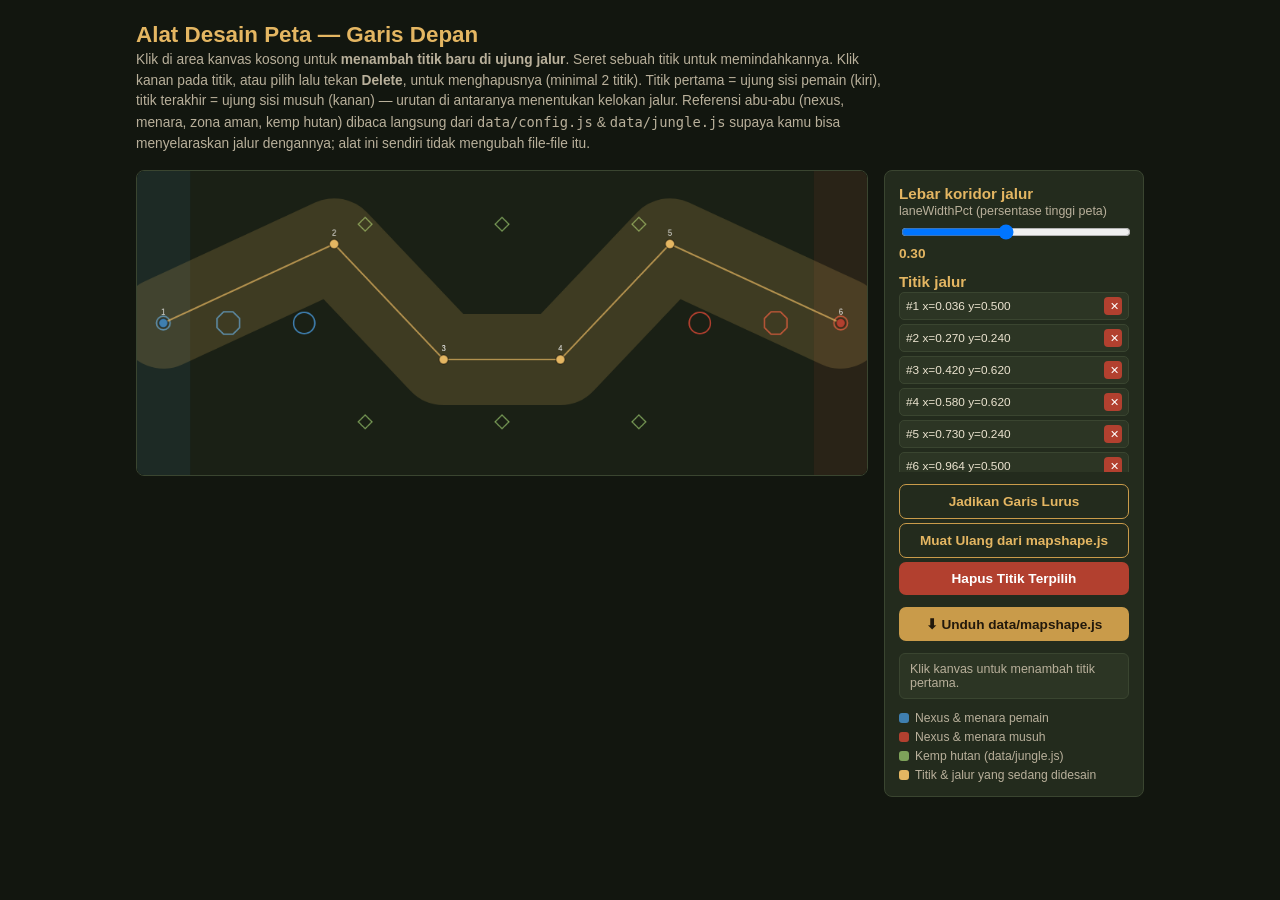
==== tools/map-designer.html @ 603e3b9c "add map editor" ====
<!DOCTYPE html>
<html lang="id">
<head>
<meta charset="UTF-8">
<meta name="viewport" content="width=device-width, initial-scale=1">
<title>Alat Desain Peta — Garis Depan</title>
<style>
  :root{
    --bg-0:#12160f; --panel:#232b1d; --panel-2:#2c3524; --line:#3a4530;
    --cream:#ece4d0; --cream-dim:#b9b09b; --brass:#c99b4a; --brass-bright:#e4b662;
  }
  *{box-sizing:border-box;}
  html,body{margin:0;background:var(--bg-0);color:var(--cream);font-family:'Segoe UI',Arial,sans-serif;}
  #app{max-width:1040px;margin:0 auto;padding:18px 16px 40px;}
  h1{font-size:1.4rem;color:var(--brass-bright);margin:4px 0 2px;}
  p.sub{color:var(--cream-dim);font-size:.86rem;margin:0 0 16px;max-width:760px;line-height:1.5;}
  .layout{display:flex;gap:16px;flex-wrap:wrap;align-items:flex-start;}
  #canvas-wrap{position:relative;border:1px solid var(--line);border-radius:8px;overflow:hidden;background:#0c0f0a;flex:1;min-width:280px;}
  canvas{display:block;width:100%;height:auto;cursor:crosshair;}
  .panel{
    flex:0 0 260px;background:var(--panel);border:1px solid var(--line);border-radius:8px;
    padding:14px;display:flex;flex-direction:column;gap:12px;font-size:.85rem;
  }
  .panel h2{font-size:.95rem;margin:0 0 2px;color:var(--brass-bright);}
  .row{display:flex;flex-direction:column;gap:4px;}
  .row label{color:var(--cream-dim);font-size:.78rem;}
  input[type=range]{width:100%;}
  .val{font-weight:700;color:var(--brass-bright);}
  .btn{
    appearance:none;border:none;cursor:pointer;border-radius:7px;padding:9px 12px;
    font-weight:700;font-size:.85rem;background:var(--brass);color:#22190c;
  }
  .btn:hover{background:var(--brass-bright);}
  .btn.ghost{background:transparent;border:1px solid var(--brass);color:var(--brass-bright);}
  .btn.ghost:hover{background:rgba(201,155,74,.12);}
  .btn.danger{background:#b2402f;color:#fff;}
  .btn.danger:hover{background:#c94f3d;}
  .legend{display:flex;flex-direction:column;gap:5px;font-size:.76rem;color:var(--cream-dim);}
  .legend span.sw{display:inline-block;width:10px;height:10px;border-radius:3px;margin-right:6px;vertical-align:-1px;}
  #status{
    background:var(--panel-2);border:1px solid var(--line);border-radius:6px;
    padding:8px 10px;font-size:.78rem;color:var(--cream-dim);min-height:2.6em;white-space:pre-line;
  }
  #point-list{max-height:180px;overflow-y:auto;display:flex;flex-direction:column;gap:4px;}
  .pt-row{
    display:flex;align-items:center;gap:6px;background:var(--panel-2);border:1px solid var(--line);
    border-radius:5px;padding:4px 6px;font-size:.74rem;
  }
  .pt-row.selected{border-color:var(--brass-bright);}
  .pt-row span{flex:1;}
  .pt-row button{
    appearance:none;border:none;background:#b2402f;color:#fff;border-radius:4px;
    width:18px;height:18px;line-height:1;cursor:pointer;font-size:.7rem;
  }
</style>
</head>
<body>
<div id="app">
  <h1>Alat Desain Peta — Garis Depan</h1>
  <p class="sub">
    Klik di area kanvas kosong untuk <b>menambah titik baru di ujung jalur</b>.
    Seret sebuah titik untuk memindahkannya. Klik kanan pada titik, atau pilih
    lalu tekan <b>Delete</b>, untuk menghapusnya (minimal 2 titik). Titik
    pertama = ujung sisi pemain (kiri), titik terakhir = ujung sisi musuh
    (kanan) — urutan di antaranya menentukan kelokan jalur.
    Referensi abu-abu (nexus, menara, zona aman, kemp hutan) dibaca langsung
    dari <code>data/config.js</code> &amp; <code>data/jungle.js</code> supaya
    kamu bisa menyelaraskan jalur dengannya; alat ini sendiri tidak mengubah
    file-file itu.
  </p>

  <div class="layout">
    <div id="canvas-wrap">
      <canvas id="field" width="960" height="400"></canvas>
    </div>

    <div class="panel">
      <div>
        <h2>Lebar koridor jalur</h2>
        <div class="row">
          <label>laneWidthPct (persentase tinggi peta)</label>
          <input type="range" id="lane-width" min="0.05" max="0.6" step="0.01">
          <div><span class="val" id="lane-width-val">0.30</span></div>
        </div>
      </div>

      <div>
        <h2>Titik jalur</h2>
        <div id="point-list"></div>
      </div>

      <div class="row">
        <button class="btn ghost" id="btn-straight">Jadikan Garis Lurus</button>
        <button class="btn ghost" id="btn-reload">Muat Ulang dari mapshape.js</button>
        <button class="btn danger" id="btn-clear-sel">Hapus Titik Terpilih</button>
      </div>

      <div class="row">
        <button class="btn" id="btn-download">⬇ Unduh data/mapshape.js</button>
      </div>

      <div id="status">Klik kanvas untuk menambah titik pertama.</div>

      <div class="legend">
        <div><span class="sw" style="background:#3f7fb0"></span>Nexus &amp; menara pemain</div>
        <div><span class="sw" style="background:#b2402f"></span>Nexus &amp; menara musuh</div>
        <div><span class="sw" style="background:#7ea25a"></span>Kemp hutan (data/jungle.js)</div>
        <div><span class="sw" style="background:#e4b662"></span>Titik &amp; jalur yang sedang didesain</div>
      </div>
    </div>
  </div>
</div>

<!-- Data yang sudah ada, hanya dibaca sebagai referensi & titik awal -->
<script src="../data/config.js"></script>
<script src="../data/jungle.js"></script>
<script src="../data/mapshape.js"></script>
<script>
(function(){
  "use strict";
  const CFG = window.GAME_CONFIG;
  const JUNGLE = window.JUNGLE_CAMPS || [];
  const EXISTING_SHAPE = window.MAP_SHAPE || null;

  const canvas = document.getElementById('field');
  const ctx = canvas.getContext('2d');
  const DISPLAY_W = 960;
  const DISPLAY_H = Math.round(DISPLAY_W * (CFG.canvasH / CFG.canvasW));
  canvas.width = DISPLAY_W;
  canvas.height = DISPLAY_H;

  // --- state jalur yang sedang didesain ---
  let path = [];
  let laneWidthPct = 0.30;
  let selected = -1;
  let dragging = -1;

  function loadFromShape(shape){
    if(shape && Array.isArray(shape.path) && shape.path.length>=2){
      path = shape.path.map(p=>({xPct:p.xPct, yPct:p.yPct}));
      laneWidthPct = shape.laneWidthPct || 0.30;
    } else {
      path = [
        {xPct:(CFG.playerSpawn||{xPct:0.05}).xPct, yPct:0.5},
        {xPct:(CFG.enemySpawn||{xPct:0.95}).xPct, yPct:0.5}
      ];
      laneWidthPct = 0.30;
    }
    selected=-1; dragging=-1;
    document.getElementById('lane-width').value = laneWidthPct;
    document.getElementById('lane-width-val').textContent = laneWidthPct.toFixed(2);
    render();
  }

  // --- referensi statis (nexus, menara, safe zone, kemp) dalam koordinat kanvas tampilan ---
  function px(pct){ return {x:pct.xPct*DISPLAY_W, y:pct.yPct*DISPLAY_H}; }

  function drawRefOctagon(cx,cy,r,color){
    ctx.beginPath();
    for(let i=0;i<8;i++){
      const a = Math.PI/8 + i*Math.PI/4;
      const x=cx+r*Math.cos(a), y=cy+r*Math.sin(a);
      i===0?ctx.moveTo(x,y):ctx.lineTo(x,y);
    }
    ctx.closePath();
    ctx.strokeStyle=color; ctx.lineWidth=2; ctx.stroke();
  }
  function drawRefCircle(cx,cy,r,color){
    ctx.beginPath(); ctx.arc(cx,cy,r,0,Math.PI*2);
    ctx.strokeStyle=color; ctx.lineWidth=2; ctx.stroke();
  }
  function drawRefDiamond(cx,cy,r,color){
    ctx.beginPath();
    ctx.moveTo(cx,cy-r); ctx.lineTo(cx+r,cy); ctx.lineTo(cx,cy+r); ctx.lineTo(cx-r,cy);
    ctx.closePath();
    ctx.strokeStyle=color; ctx.lineWidth=1.5; ctx.stroke();
  }

  function drawReferences(){
    // safe zone (pita tipis di kedua tepi)
    const safeW = ((CFG.safeZone||{}).widthPct||0.073)*DISPLAY_W;
    ctx.fillStyle='rgba(63,127,176,0.10)'; ctx.fillRect(0,0,safeW,DISPLAY_H);
    ctx.fillStyle='rgba(178,64,47,0.10)'; ctx.fillRect(DISPLAY_W-safeW,0,safeW,DISPLAY_H);

    // nexus
    if(CFG.playerNexus){ const p=px(CFG.playerNexus); drawRefOctagon(p.x,p.y,16,'#3f7fb0'); }
    if(CFG.enemyNexus){ const p=px(CFG.enemyNexus); drawRefOctagon(p.x,p.y,16,'#b2402f'); }

    // menara
    ((CFG.towers||{}).player||[]).forEach(t=>{ const p=px(t); drawRefCircle(p.x,p.y,14,'#3f7fb0'); });
    ((CFG.towers||{}).enemy||[]).forEach(t=>{ const p=px(t); drawRefCircle(p.x,p.y,14,'#b2402f'); });

    // spawn
    if(CFG.playerSpawn){ const p=px(CFG.playerSpawn); drawRefCircle(p.x,p.y,9,'#3f7fb0'); }
    if(CFG.enemySpawn){ const p=px(CFG.enemySpawn); drawRefCircle(p.x,p.y,9,'#b2402f'); }

    // kemp hutan
    JUNGLE.forEach(c=>{ const p=px(c); drawRefDiamond(p.x,p.y,9,'#7ea25a'); });
  }

  function drawPath(){
    if(path.length<2) return;
    const laneWidthPx = laneWidthPct*DISPLAY_H;
    ctx.save();
    ctx.lineCap='round'; ctx.lineJoin='round';
    ctx.beginPath();
    ctx.moveTo(path[0].xPct*DISPLAY_W, path[0].yPct*DISPLAY_H);
    for(let i=1;i<path.length;i++) ctx.lineTo(path[i].xPct*DISPLAY_W, path[i].yPct*DISPLAY_H);
    ctx.strokeStyle='rgba(228,182,98,0.18)';
    ctx.lineWidth=laneWidthPx;
    ctx.stroke();
    ctx.strokeStyle='rgba(228,182,98,0.7)';
    ctx.lineWidth=2;
    ctx.stroke();
    ctx.restore();

    path.forEach((p,i)=>{
      const x=p.xPct*DISPLAY_W, y=p.yPct*DISPLAY_H;
      ctx.beginPath();
      ctx.arc(x,y, i===selected?8:6, 0, Math.PI*2);
      ctx.fillStyle = i===selected ? '#fff' : (i===0 ? '#3f7fb0' : (i===path.length-1 ? '#b2402f' : '#e4b662'));
      ctx.fill();
      ctx.strokeStyle='#00000066'; ctx.lineWidth=1.5; ctx.stroke();
      ctx.font="10px sans-serif"; ctx.fillStyle='#fff'; ctx.textAlign='center';
      ctx.fillText(String(i+1), x, y-11);
    });
  }

  function render(){
    ctx.clearRect(0,0,DISPLAY_W,DISPLAY_H);
    ctx.fillStyle='#1a2015'; ctx.fillRect(0,0,DISPLAY_W,DISPLAY_H);
    drawReferences();
    drawPath();
    renderPointList();
  }

  function renderPointList(){
    const list = document.getElementById('point-list');
    list.innerHTML='';
    path.forEach((p,i)=>{
      const row=document.createElement('div');
      row.className='pt-row'+(i===selected?' selected':'');
      row.innerHTML = '<span>#'+(i+1)+'  x='+p.xPct.toFixed(3)+'  y='+p.yPct.toFixed(3)+'</span>'+
        '<button data-i="'+i+'" title="Hapus">✕</button>';
      row.querySelector('span').addEventListener('click',()=>{ selected=i; render(); });
      row.querySelector('button').addEventListener('click',(e)=>{ e.stopPropagation(); removePoint(i); });
      list.appendChild(row);
    });
  }

  function setStatus(msg){ document.getElementById('status').textContent = msg; }

  function removePoint(i){
    if(path.length<=2){ setStatus('Jalur minimal butuh 2 titik — tidak bisa dihapus lagi.'); return; }
    path.splice(i,1);
    if(selected===i) selected=-1; else if(selected>i) selected--;
    render();
  }

  function hitTest(x,y){
    for(let i=path.length-1;i>=0;i--){
      const dx=x-path[i].xPct*DISPLAY_W, dy=y-path[i].yPct*DISPLAY_H;
      if(Math.hypot(dx,dy) <= 10) return i;
    }
    return -1;
  }

  function canvasPos(evt){
    const r = canvas.getBoundingClientRect();
    const scaleX = canvas.width / r.width, scaleY = canvas.height / r.height;
    return { x:(evt.clientX-r.left)*scaleX, y:(evt.clientY-r.top)*scaleY };
  }

  canvas.addEventListener('mousedown', e=>{
    const {x,y} = canvasPos(e);
    const hit = hitTest(x,y);
    if(hit>=0){
      selected = hit; dragging = hit;
      setStatus('Menyeret titik #'+(hit+1)+' — lepas untuk menempatkan.');
    } else {
      const xPct = Math.min(1,Math.max(0,x/DISPLAY_W));
      const yPct = Math.min(1,Math.max(0,y/DISPLAY_H));
      path.push({xPct,yPct});
      selected = path.length-1; dragging = -1;
      setStatus('Titik #'+path.length+' ditambahkan di ujung jalur.');
    }
    render();
  });
  canvas.addEventListener('mousemove', e=>{
    if(dragging<0) return;
    const {x,y} = canvasPos(e);
    path[dragging].xPct = Math.min(1,Math.max(0,x/DISPLAY_W));
    path[dragging].yPct = Math.min(1,Math.max(0,y/DISPLAY_H));
    render();
  });
  window.addEventListener('mouseup', ()=>{ dragging=-1; });
  canvas.addEventListener('contextmenu', e=>{
    e.preventDefault();
    const {x,y} = canvasPos(e);
    const hit = hitTest(x,y);
    if(hit>=0) removePoint(hit);
  });
  window.addEventListener('keydown', e=>{
    if((e.key==='Delete'||e.key==='Backspace') && selected>=0 && document.activeElement===document.body){
      e.preventDefault();
      removePoint(selected);
    }
  });

  document.getElementById('lane-width').addEventListener('input', e=>{
    laneWidthPct = parseFloat(e.target.value);
    document.getElementById('lane-width-val').textContent = laneWidthPct.toFixed(2);
    render();
  });
  document.getElementById('btn-straight').addEventListener('click', ()=>{
    path = [
      {xPct:(CFG.playerSpawn||{xPct:0.05}).xPct, yPct:0.5},
      {xPct:(CFG.enemySpawn||{xPct:0.95}).xPct, yPct:0.5}
    ];
    selected=-1;
    setStatus('Jalur direset jadi garis lurus dari spawn pemain ke spawn musuh.');
    render();
  });
  document.getElementById('btn-reload').addEventListener('click', ()=>{
    loadFromShape(EXISTING_SHAPE);
    setStatus('Dimuat ulang dari data/mapshape.js saat ini.');
  });
  document.getElementById('btn-clear-sel').addEventListener('click', ()=>{
    if(selected<0){ setStatus('Belum ada titik yang dipilih. Klik salah satu titik dulu.'); return; }
    removePoint(selected);
  });

  document.getElementById('btn-download').addEventListener('click', ()=>{
    const lines = path.map(p=>'    { xPct: '+p.xPct.toFixed(4)+', yPct: '+p.yPct.toFixed(4)+' }').join(',\n');
    const content =
`/*
  BENTUK PETA (JALUR)
  ===================
  File ini KHUSUS untuk bentuk jalur peta — dipisah dari data/config.js
  supaya gampang didesain ulang tanpa mengaduk-aduk statistik lain.

  Dibuat/diedit terakhir lewat tools/map-designer.html. "path" adalah
  daftar titik berurutan dari sisi pemain ke sisi musuh, sebagai
  PERSENTASE ukuran peta (xPct/yPct — sama seperti data/config.js: 0 =
  kiri/atas, 1 = kanan/bawah). Garis lurus yang menghubungkan titik-titik
  ini secara berurutan itulah yang benar-benar digambar & dipakai untuk
  pergerakan hero/minion — tambah titik di tengah untuk membuat jalur
  berkelok/zig-zag.

  "laneWidthPct" mengatur lebar koridor jalur (tempat hero bebas bergerak
  menyamping & minion menyebar), sebagai persentase TINGGI peta.

  Catatan: titik pertama & terakhir di bawah adalah angka xPct/yPct TETAP
  (bukan lagi mengikuti playerSpawn/enemySpawn secara otomatis) karena
  file ini digenerate ulang oleh alat desain. Kalau kamu memindah
  playerSpawn/enemySpawn di data/config.js setelah ini, buka lagi
  tools/map-designer.html untuk menyelaraskan ulang ujung jalurnya.

  Ingin mendesain ulang secara visual? Buka tools/map-designer.html di
  browser (klik dua kali, tidak perlu server) — klik kanvas kosong untuk
  menambah titik, seret titik untuk memindahkannya, klik kanan atau
  tekan Delete untuk menghapus, atur slider lebar koridor, lalu unduh
  file ini lagi dan timpa yang lama.
*/
window.MAP_SHAPE = {
  path: [
${lines}
  ],
  laneWidthPct: ${laneWidthPct.toFixed(2)}
};
`;
    const blob = new Blob([content], {type:'text/javascript'});
    const a = document.createElement('a');
    a.href = URL.createObjectURL(blob);
    a.download = 'mapshape.js';
    document.body.appendChild(a);
    a.click();
    document.body.removeChild(a);
    setStatus('File mapshape.js terunduh. Pindahkan/timpa ke folder data/ pada proyekmu.');
  });

  loadFromShape(EXISTING_SHAPE);
})();
</script>
</body>
</html>
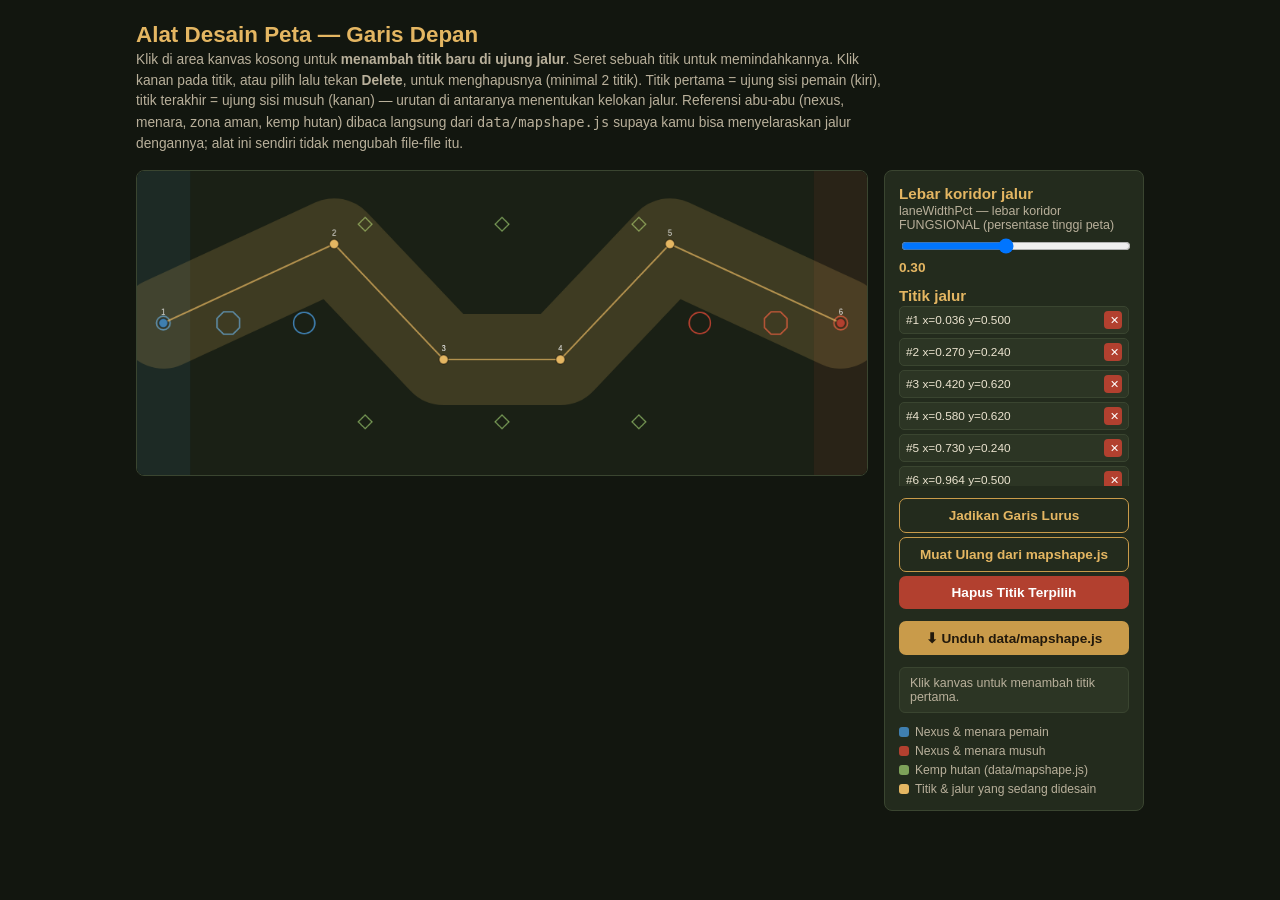
==== commit 3d19a0c7: "collect all map related data to mapshape.js" ====
--- a/tools/map-designer.html
+++ b/tools/map-designer.html
@@ -64,7 +64,7 @@
     pertama = ujung sisi pemain (kiri), titik terakhir = ujung sisi musuh
     (kanan) — urutan di antaranya menentukan kelokan jalur.
     Referensi abu-abu (nexus, menara, zona aman, kemp hutan) dibaca langsung
-    dari <code>data/config.js</code> &amp; <code>data/jungle.js</code> supaya
+    dari <code>data/mapshape.js</code> supaya
     kamu bisa menyelaraskan jalur dengannya; alat ini sendiri tidak mengubah
     file-file itu.
   </p>
@@ -78,7 +78,7 @@
       <div>
         <h2>Lebar koridor jalur</h2>
         <div class="row">
-          <label>laneWidthPct (persentase tinggi peta)</label>
+          <label>laneWidthPct — lebar koridor FUNGSIONAL (persentase tinggi peta)</label>
           <input type="range" id="lane-width" min="0.05" max="0.6" step="0.01">
           <div><span class="val" id="lane-width-val">0.30</span></div>
         </div>
@@ -104,23 +104,24 @@
       <div class="legend">
         <div><span class="sw" style="background:#3f7fb0"></span>Nexus &amp; menara pemain</div>
         <div><span class="sw" style="background:#b2402f"></span>Nexus &amp; menara musuh</div>
-        <div><span class="sw" style="background:#7ea25a"></span>Kemp hutan (data/jungle.js)</div>
+        <div><span class="sw" style="background:#7ea25a"></span>Kemp hutan (data/mapshape.js)</div>
         <div><span class="sw" style="background:#e4b662"></span>Titik &amp; jalur yang sedang didesain</div>
       </div>
     </div>
   </div>
 </div>
 
-<!-- Data yang sudah ada, hanya dibaca sebagai referensi & titik awal -->
+<!-- data/mapshape.js sekarang menampung SEMUA koordinat peta (jalur,
+     nexus, menara, safe zone, kemp hutan) — cukup dua file ini yang
+     perlu dimuat sebagai referensi & titik awal -->
 <script src="../data/config.js"></script>
-<script src="../data/jungle.js"></script>
 <script src="../data/mapshape.js"></script>
 <script>
 (function(){
   "use strict";
   const CFG = window.GAME_CONFIG;
-  const JUNGLE = window.JUNGLE_CAMPS || [];
-  const EXISTING_SHAPE = window.MAP_SHAPE || null;
+  const SHAPE = window.MAP_SHAPE || {};
+  const JUNGLE = SHAPE.jungleCamps || [];
 
   const canvas = document.getElementById('field');
   const ctx = canvas.getContext('2d');
@@ -129,22 +130,34 @@
   canvas.width = DISPLAY_W;
   canvas.height = DISPLAY_H;
 
-  // --- state jalur yang sedang didesain ---
+  // --- state JALUR FUNGSIONAL (minionPath) yang sedang didesain ---
+  // Alat ini mengedit satu jalur saja. Kalau "visualPath" di file yang
+  // sedang dimuat sudah BERBEDA dari "minionPath"-nya (dibuat berbeda
+  // secara manual di luar alat ini), perbedaan itu dipertahankan apa
+  // adanya saat mengunduh. Kalau belum pernah dibuat berbeda,
+  // visualPath hasil unduhan akan disamakan dengan minionPath yang
+  // baru kamu edit di sini.
   let path = [];
   let laneWidthPct = 0.30;
+  let originalVisualPath = null; // null = belum pernah dibuat berbeda dari minionPath
   let selected = -1;
   let dragging = -1;
 
   function loadFromShape(shape){
-    if(shape && Array.isArray(shape.path) && shape.path.length>=2){
-      path = shape.path.map(p=>({xPct:p.xPct, yPct:p.yPct}));
+    if(shape && Array.isArray(shape.minionPath) && shape.minionPath.length>=2){
+      path = shape.minionPath.map(p=>({xPct:p.xPct, yPct:p.yPct}));
       laneWidthPct = shape.laneWidthPct || 0.30;
+      const sameAsMinion = Array.isArray(shape.visualPath) &&
+        JSON.stringify(shape.visualPath)===JSON.stringify(shape.minionPath);
+      originalVisualPath = (Array.isArray(shape.visualPath) && !sameAsMinion)
+        ? shape.visualPath.map(p=>({xPct:p.xPct, yPct:p.yPct})) : null;
     } else {
       path = [
         {xPct:(CFG.playerSpawn||{xPct:0.05}).xPct, yPct:0.5},
         {xPct:(CFG.enemySpawn||{xPct:0.95}).xPct, yPct:0.5}
       ];
       laneWidthPct = 0.30;
+      originalVisualPath = null;
     }
     selected=-1; dragging=-1;
     document.getElementById('lane-width').value = laneWidthPct;
@@ -178,17 +191,17 @@
 
   function drawReferences(){
     // safe zone (pita tipis di kedua tepi)
-    const safeW = ((CFG.safeZone||{}).widthPct||0.073)*DISPLAY_W;
+    const safeW = (SHAPE.safeZoneWidthPct||0.073)*DISPLAY_W;
     ctx.fillStyle='rgba(63,127,176,0.10)'; ctx.fillRect(0,0,safeW,DISPLAY_H);
     ctx.fillStyle='rgba(178,64,47,0.10)'; ctx.fillRect(DISPLAY_W-safeW,0,safeW,DISPLAY_H);
 
     // nexus
-    if(CFG.playerNexus){ const p=px(CFG.playerNexus); drawRefOctagon(p.x,p.y,16,'#3f7fb0'); }
-    if(CFG.enemyNexus){ const p=px(CFG.enemyNexus); drawRefOctagon(p.x,p.y,16,'#b2402f'); }
+    if(SHAPE.playerNexus){ const p=px(SHAPE.playerNexus); drawRefOctagon(p.x,p.y,16,'#3f7fb0'); }
+    if(SHAPE.enemyNexus){ const p=px(SHAPE.enemyNexus); drawRefOctagon(p.x,p.y,16,'#b2402f'); }
 
     // menara
-    ((CFG.towers||{}).player||[]).forEach(t=>{ const p=px(t); drawRefCircle(p.x,p.y,14,'#3f7fb0'); });
-    ((CFG.towers||{}).enemy||[]).forEach(t=>{ const p=px(t); drawRefCircle(p.x,p.y,14,'#b2402f'); });
+    ((SHAPE.towers||{}).player||[]).forEach(t=>{ const p=px(t); drawRefCircle(p.x,p.y,14,'#3f7fb0'); });
+    ((SHAPE.towers||{}).enemy||[]).forEach(t=>{ const p=px(t); drawRefCircle(p.x,p.y,14,'#b2402f'); });
 
     // spawn
     if(CFG.playerSpawn){ const p=px(CFG.playerSpawn); drawRefCircle(p.x,p.y,9,'#3f7fb0'); }
@@ -322,7 +335,7 @@
     render();
   });
   document.getElementById('btn-reload').addEventListener('click', ()=>{
-    loadFromShape(EXISTING_SHAPE);
+    loadFromShape(SHAPE);
     setStatus('Dimuat ulang dari data/mapshape.js saat ini.');
   });
   document.getElementById('btn-clear-sel').addEventListener('click', ()=>{
@@ -330,43 +343,82 @@
     removePoint(selected);
   });
 
+  function fmtPt(p,indent){ return indent+'{ xPct: '+p.xPct.toFixed(4)+', yPct: '+p.yPct.toFixed(4)+' }'; }
+  function fmtPtArray(arr,indent){ return arr.map(p=>fmtPt(p,indent)).join(',\n'); }
+
   document.getElementById('btn-download').addEventListener('click', ()=>{
-    const lines = path.map(p=>'    { xPct: '+p.xPct.toFixed(4)+', yPct: '+p.yPct.toFixed(4)+' }').join(',\n');
+    const minionLines = fmtPtArray(path,'    ');
+    // visualPath: pertahankan perbedaan manual yang sudah ada (kalau ada),
+    // kalau belum pernah dibuat berbeda -> disamakan dengan minionPath baru.
+    const visualPoints = originalVisualPath || path;
+    const visualLines = fmtPtArray(visualPoints,'    ');
+    const visualNote = originalVisualPath
+      ? '  // visualPath di bawah DIPERTAHANKAN berbeda dari minionPath, sesuai\n  // yang sudah kamu atur manual sebelumnya.'
+      : '  // visualPath di bawah disamakan dengan minionPath (alat ini belum\n  // punya UI untuk membuatnya berbeda) — edit manual di sini kalau perlu.';
+
+    const towers = SHAPE.towers || {player:[], enemy:[]};
+    const towerPlayerLines = fmtPtArray(towers.player||[], '      ');
+    const towerEnemyLines = fmtPtArray(towers.enemy||[], '      ');
+
+    const camps = SHAPE.jungleCamps || [];
+    const campLines = camps.map(c=>
+      "    { id: '"+c.id+"', xPct: "+c.xPct.toFixed(4)+", yPct: "+c.yPct.toFixed(4)+", monster: '"+c.monster+"' }"
+    ).join(',\n');
+
+    const playerNexus = SHAPE.playerNexus || {xPct:0.125, yPct:0.5};
+    const enemyNexus = SHAPE.enemyNexus || {xPct:0.875, yPct:0.5};
+    const safeZoneWidthPct = SHAPE.safeZoneWidthPct!==undefined ? SHAPE.safeZoneWidthPct : 0.073;
+    const terrainWidthPct = SHAPE.terrainWidthPct!==undefined ? SHAPE.terrainWidthPct : laneWidthPct;
+
     const content =
 `/*
-  BENTUK PETA (JALUR)
-  ===================
-  File ini KHUSUS untuk bentuk jalur peta — dipisah dari data/config.js
-  supaya gampang didesain ulang tanpa mengaduk-aduk statistik lain.
-
-  Dibuat/diedit terakhir lewat tools/map-designer.html. "path" adalah
-  daftar titik berurutan dari sisi pemain ke sisi musuh, sebagai
-  PERSENTASE ukuran peta (xPct/yPct — sama seperti data/config.js: 0 =
-  kiri/atas, 1 = kanan/bawah). Garis lurus yang menghubungkan titik-titik
-  ini secara berurutan itulah yang benar-benar digambar & dipakai untuk
-  pergerakan hero/minion — tambah titik di tengah untuk membuat jalur
-  berkelok/zig-zag.
-
-  "laneWidthPct" mengatur lebar koridor jalur (tempat hero bebas bergerak
-  menyamping & minion menyebar), sebagai persentase TINGGI peta.
-
-  Catatan: titik pertama & terakhir di bawah adalah angka xPct/yPct TETAP
-  (bukan lagi mengikuti playerSpawn/enemySpawn secara otomatis) karena
-  file ini digenerate ulang oleh alat desain. Kalau kamu memindah
-  playerSpawn/enemySpawn di data/config.js setelah ini, buka lagi
-  tools/map-designer.html untuk menyelaraskan ulang ujung jalurnya.
-
-  Ingin mendesain ulang secara visual? Buka tools/map-designer.html di
-  browser (klik dua kali, tidak perlu server) — klik kanvas kosong untuk
-  menambah titik, seret titik untuk memindahkannya, klik kanan atau
-  tekan Delete untuk menghapus, atur slider lebar koridor, lalu unduh
-  file ini lagi dan timpa yang lama.
+  BENTUK & KOORDINAT PETA
+  =======================
+  Dibuat/diedit terakhir lewat tools/map-designer.html. File ini
+  menampung SEMUA koordinat peta (jalur, nexus, menara, lebar safe
+  zone, kemp hutan) — lihat komentar lengkap di versi asli file ini
+  untuk penjelasan tiap field. Ringkasnya:
+    - minionPath/laneWidthPct  = jalur FUNGSIONAL (rute minion & koridor
+      gerak hero yang sesungguhnya) — inilah yang baru saja kamu edit.
+    - visualPath/terrainWidthPct = jalur VISUAL (pita yang digambar),
+      independen dari jalur fungsional.
+    - playerNexus/enemyNexus, towers, safeZoneWidthPct, jungleCamps =
+      dipertahankan apa adanya dari file yang sedang dimuat — alat ini
+      belum punya UI untuk memindahkannya, edit manual kalau perlu.
+
+  Klik kanvas kosong untuk menambah titik jalur, seret titik untuk
+  memindahkannya, klik kanan atau tekan Delete untuk menghapus, atur
+  slider lebar koridor, lalu unduh file ini lagi dan timpa yang lama.
 */
 window.MAP_SHAPE = {
-  path: [
-${lines}
+  minionPath: [
+${minionLines}
   ],
-  laneWidthPct: ${laneWidthPct.toFixed(2)}
+  laneWidthPct: ${laneWidthPct.toFixed(2)},
+
+${visualNote}
+  visualPath: [
+${visualLines}
+  ],
+  terrainWidthPct: ${terrainWidthPct.toFixed(2)},
+
+  playerNexus: ${fmtPt(playerNexus,'')},
+  enemyNexus:  ${fmtPt(enemyNexus,'')},
+
+  towers: {
+    player: [
+${towerPlayerLines}
+    ],
+    enemy: [
+${towerEnemyLines}
+    ]
+  },
+
+  safeZoneWidthPct: ${safeZoneWidthPct},
+
+  jungleCamps: [
+${campLines}
+  ]
 };
 `;
     const blob = new Blob([content], {type:'text/javascript'});
@@ -379,7 +431,7 @@
     setStatus('File mapshape.js terunduh. Pindahkan/timpa ke folder data/ pada proyekmu.');
   });
 
-  loadFromShape(EXISTING_SHAPE);
+  loadFromShape(SHAPE);
 })();
 </script>
 </body>
